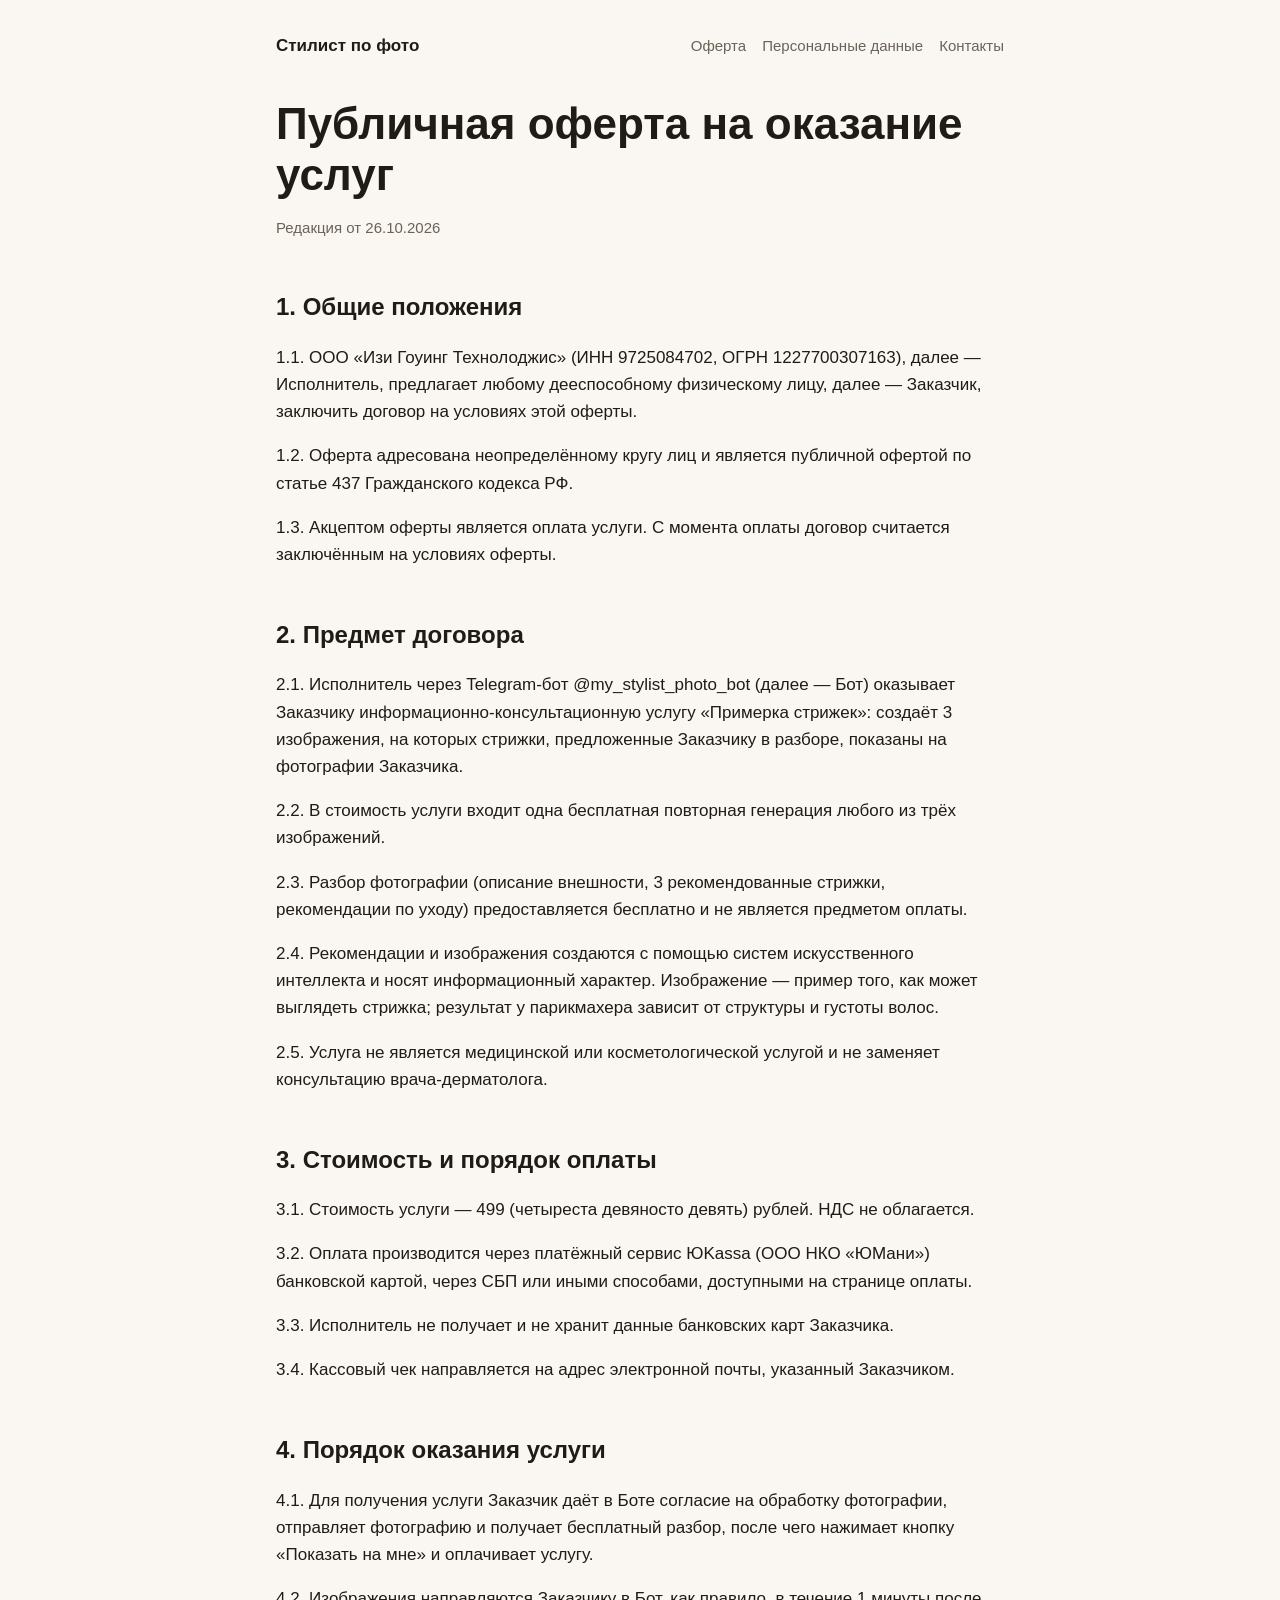
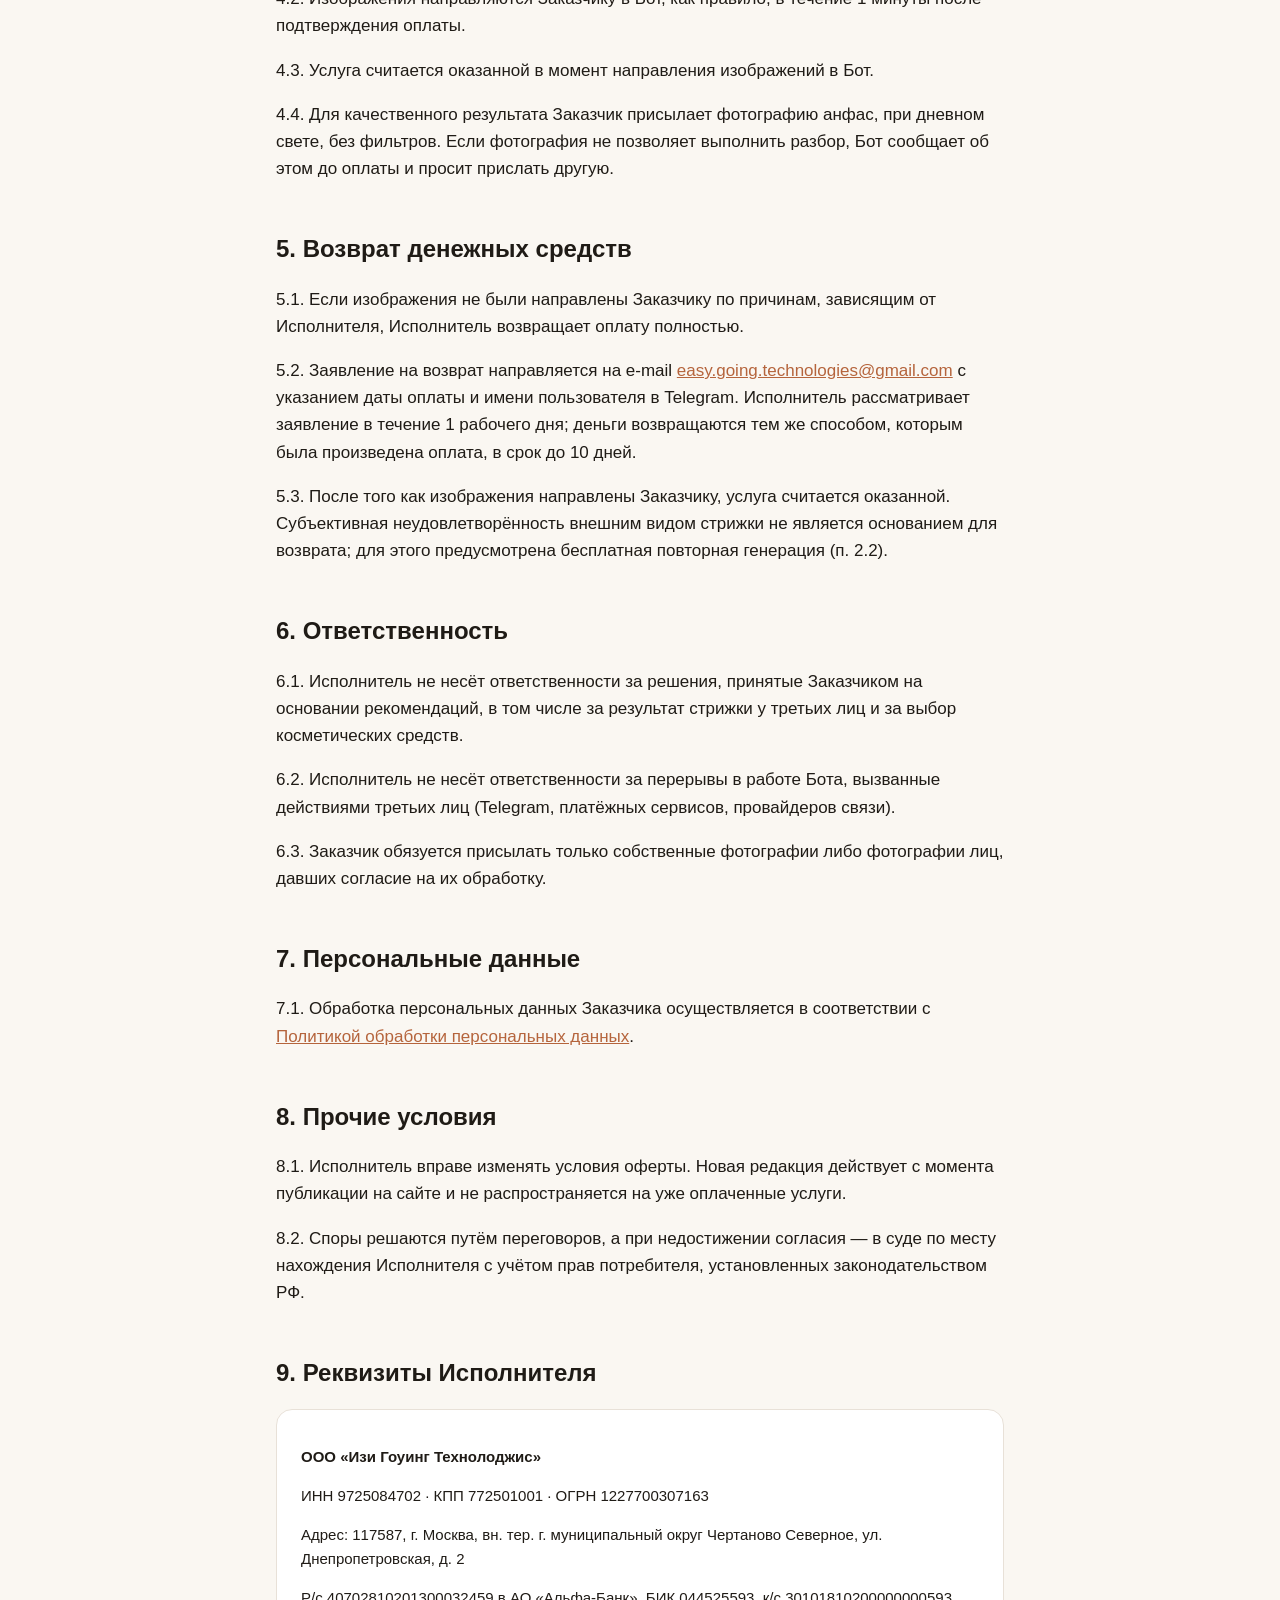
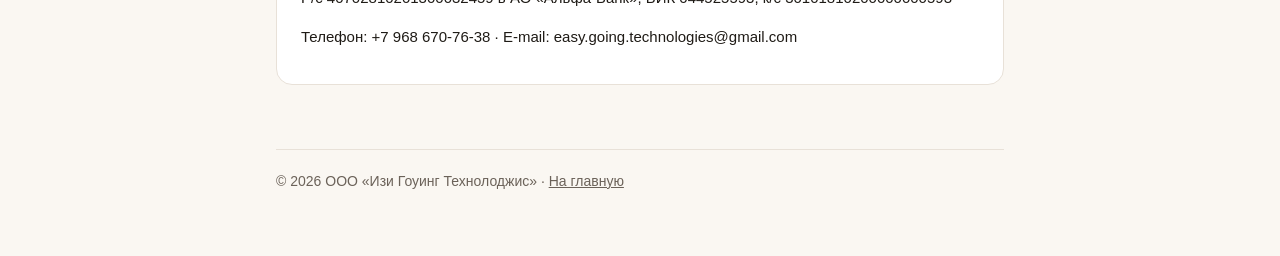
==== offer.html @ dad939d0 "Сайт «Стилист по фото»: главная, оферта, политика ПДн" ====
<!doctype html>
<html lang="ru">
<head>
<meta charset="utf-8">
<meta name="viewport" content="width=device-width, initial-scale=1">
<title>Публичная оферта — Стилист по фото</title>
<link rel="stylesheet" href="style.css">
</head>
<body>
<div class="wrap">
<header>
  <a href="/">Стилист по фото</a>
  <nav><a href="offer.html">Оферта</a><a href="privacy.html">Персональные данные</a><a href="/#contacts">Контакты</a></nav>
</header>

<h1>Публичная оферта на оказание услуг</h1>
<p class="req">Редакция от 26.10.2026</p>

<h2>1. Общие положения</h2>
<p>1.1. ООО «Изи Гоуинг Технолоджис» (ИНН 9725084702, ОГРН 1227700307163), далее — Исполнитель, предлагает любому дееспособному физическому лицу, далее — Заказчик, заключить договор на условиях этой оферты.</p>
<p>1.2. Оферта адресована неопределённому кругу лиц и является публичной офертой по статье 437 Гражданского кодекса РФ.</p>
<p>1.3. Акцептом оферты является оплата услуги. С момента оплаты договор считается заключённым на условиях оферты.</p>

<h2>2. Предмет договора</h2>
<p>2.1. Исполнитель через Telegram-бот @my_stylist_photo_bot (далее — Бот) оказывает Заказчику информационно-консультационную услугу «Примерка стрижек»: создаёт 3 изображения, на которых стрижки, предложенные Заказчику в разборе, показаны на фотографии Заказчика.</p>
<p>2.2. В стоимость услуги входит одна бесплатная повторная генерация любого из трёх изображений.</p>
<p>2.3. Разбор фотографии (описание внешности, 3 рекомендованные стрижки, рекомендации по уходу) предоставляется бесплатно и не является предметом оплаты.</p>
<p>2.4. Рекомендации и изображения создаются с помощью систем искусственного интеллекта и носят информационный характер. Изображение — пример того, как может выглядеть стрижка; результат у парикмахера зависит от структуры и густоты волос.</p>
<p>2.5. Услуга не является медицинской или косметологической услугой и не заменяет консультацию врача-дерматолога.</p>

<h2>3. Стоимость и порядок оплаты</h2>
<p>3.1. Стоимость услуги — 499 (четыреста девяносто девять) рублей. НДС не облагается.</p>
<p>3.2. Оплата производится через платёжный сервис ЮKassa (ООО НКО «ЮМани») банковской картой, через СБП или иными способами, доступными на странице оплаты.</p>
<p>3.3. Исполнитель не получает и не хранит данные банковских карт Заказчика.</p>
<p>3.4. Кассовый чек направляется на адрес электронной почты, указанный Заказчиком.</p>

<h2>4. Порядок оказания услуги</h2>
<p>4.1. Для получения услуги Заказчик даёт в Боте согласие на обработку фотографии, отправляет фотографию и получает бесплатный разбор, после чего нажимает кнопку «Показать на мне» и оплачивает услугу.</p>
<p>4.2. Изображения направляются Заказчику в Бот, как правило, в течение 1 минуты после подтверждения оплаты.</p>
<p>4.3. Услуга считается оказанной в момент направления изображений в Бот.</p>
<p>4.4. Для качественного результата Заказчик присылает фотографию анфас, при дневном свете, без фильтров. Если фотография не позволяет выполнить разбор, Бот сообщает об этом до оплаты и просит прислать другую.</p>

<h2>5. Возврат денежных средств</h2>
<p>5.1. Если изображения не были направлены Заказчику по причинам, зависящим от Исполнителя, Исполнитель возвращает оплату полностью.</p>
<p>5.2. Заявление на возврат направляется на e-mail <a href="mailto:easy.going.technologies@gmail.com">easy.going.technologies@gmail.com</a> с указанием даты оплаты и имени пользователя в Telegram. Исполнитель рассматривает заявление в течение 1 рабочего дня; деньги возвращаются тем же способом, которым была произведена оплата, в срок до 10 дней.</p>
<p>5.3. После того как изображения направлены Заказчику, услуга считается оказанной. Субъективная неудовлетворённость внешним видом стрижки не является основанием для возврата; для этого предусмотрена бесплатная повторная генерация (п. 2.2).</p>

<h2>6. Ответственность</h2>
<p>6.1. Исполнитель не несёт ответственности за решения, принятые Заказчиком на основании рекомендаций, в том числе за результат стрижки у третьих лиц и за выбор косметических средств.</p>
<p>6.2. Исполнитель не несёт ответственности за перерывы в работе Бота, вызванные действиями третьих лиц (Telegram, платёжных сервисов, провайдеров связи).</p>
<p>6.3. Заказчик обязуется присылать только собственные фотографии либо фотографии лиц, давших согласие на их обработку.</p>

<h2>7. Персональные данные</h2>
<p>7.1. Обработка персональных данных Заказчика осуществляется в соответствии с <a href="privacy.html">Политикой обработки персональных данных</a>.</p>

<h2>8. Прочие условия</h2>
<p>8.1. Исполнитель вправе изменять условия оферты. Новая редакция действует с момента публикации на сайте и не распространяется на уже оплаченные услуги.</p>
<p>8.2. Споры решаются путём переговоров, а при недостижении согласия — в суде по месту нахождения Исполнителя с учётом прав потребителя, установленных законодательством РФ.</p>

<h2>9. Реквизиты Исполнителя</h2>
<div class="card req">
  <p><b>ООО «Изи Гоуинг Технолоджис»</b></p>
  <p>ИНН 9725084702 · КПП 772501001 · ОГРН 1227700307163</p>
  <p>Адрес: 117587, г. Москва, вн. тер. г. муниципальный округ Чертаново Северное, ул. Днепропетровская, д. 2</p>
  <p>Р/с 40702810201300032459 в АО «Альфа-Банк», БИК 044525593, к/с 30101810200000000593</p>
  <p>Телефон: +7 968 670-76-38 · E-mail: easy.going.technologies@gmail.com</p>
</div>

<footer>© 2026 ООО «Изи Гоуинг Технолоджис» · <a href="/">На главную</a></footer>
</div>
</body>
</html>
---- style.css ----
:root {
  --bg: #faf7f2;
  --card: #ffffff;
  --text: #1f1b16;
  --muted: #6b6259;
  --accent: #b5643c;
  --line: #e8e1d8;
}
@media (prefers-color-scheme: dark) {
  :root { --bg: #17140f; --card: #211d17; --text: #f1ebe3; --muted: #a89e92; --accent: #e08a5c; --line: #353028; }
}
* { box-sizing: border-box; }
body {
  margin: 0; background: var(--bg); color: var(--text);
  font: 17px/1.6 -apple-system, BlinkMacSystemFont, "Segoe UI", Roboto, Arial, sans-serif;
}
.wrap { max-width: 760px; margin: 0 auto; padding: 32px 16px 64px; }
header { display: flex; justify-content: space-between; align-items: center; gap: 12px; flex-wrap: wrap; margin-bottom: 40px; }
header a { color: var(--text); text-decoration: none; font-weight: 600; }
nav a { color: var(--muted); margin-left: 16px; font-weight: 400; font-size: 15px; }
nav a:first-child { margin-left: 0; }
h1 { font-size: clamp(30px, 6vw, 44px); line-height: 1.15; margin: 0 0 16px; }
h2 { font-size: 24px; margin: 48px 0 12px; }
h3 { font-size: 18px; margin: 28px 0 8px; }
p, li { color: var(--text); }
.lead { font-size: 19px; color: var(--muted); }
.cta {
  display: inline-block; margin-top: 20px; padding: 14px 24px; border-radius: 12px;
  background: var(--accent); color: #fff; text-decoration: none; font-weight: 600;
}
.card { background: var(--card); border: 1px solid var(--line); border-radius: 16px; padding: 20px 24px; margin: 16px 0; }
.price { font-size: 32px; font-weight: 700; color: var(--accent); }
.steps { counter-reset: s; list-style: none; padding: 0; }
.steps li { counter-increment: s; padding-left: 44px; position: relative; margin: 14px 0; }
.steps li::before {
  content: counter(s); position: absolute; left: 0; top: 0; width: 30px; height: 30px; border-radius: 50%;
  background: var(--accent); color: #fff; font-weight: 600; display: grid; place-items: center; font-size: 15px;
}
.req { font-size: 15px; color: var(--muted); }
.req b { color: var(--text); font-weight: 600; }
footer { margin-top: 64px; padding-top: 20px; border-top: 1px solid var(--line); font-size: 14px; color: var(--muted); }
footer a { color: var(--muted); }
a { color: var(--accent); }
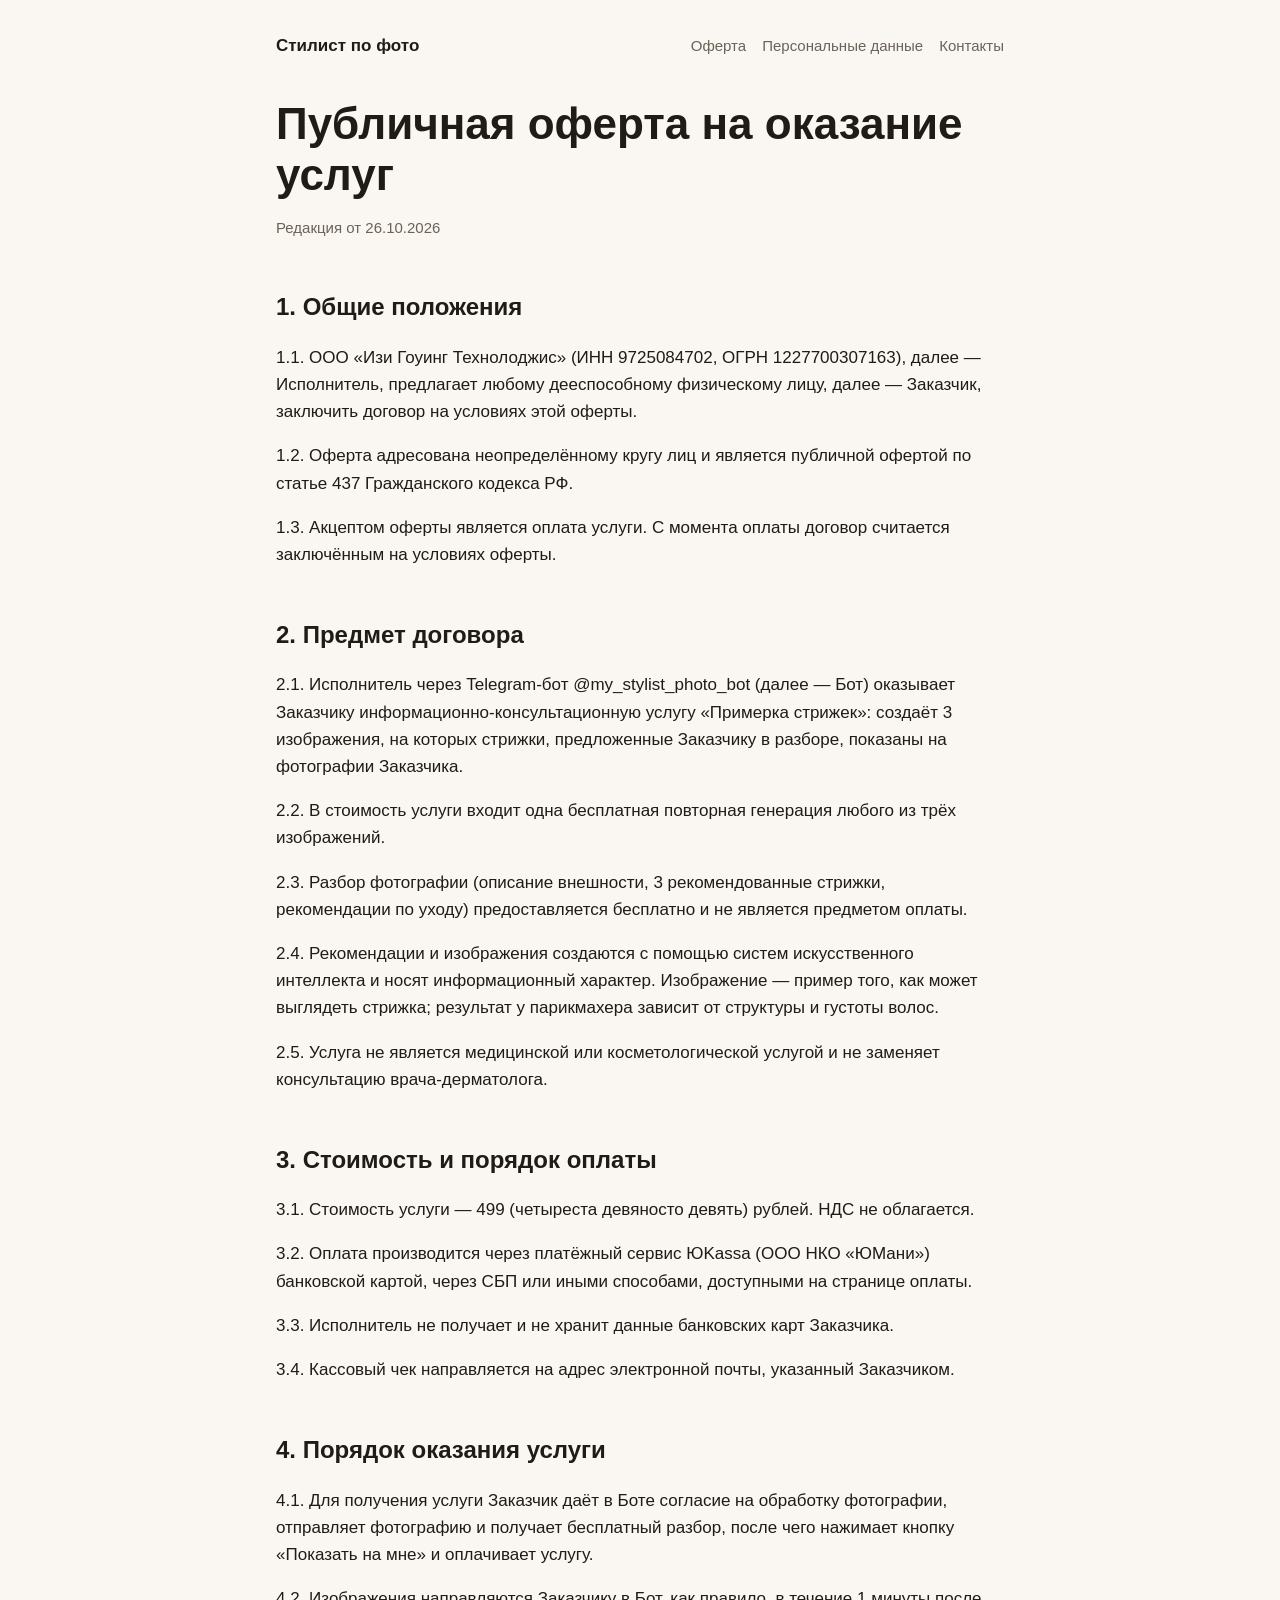
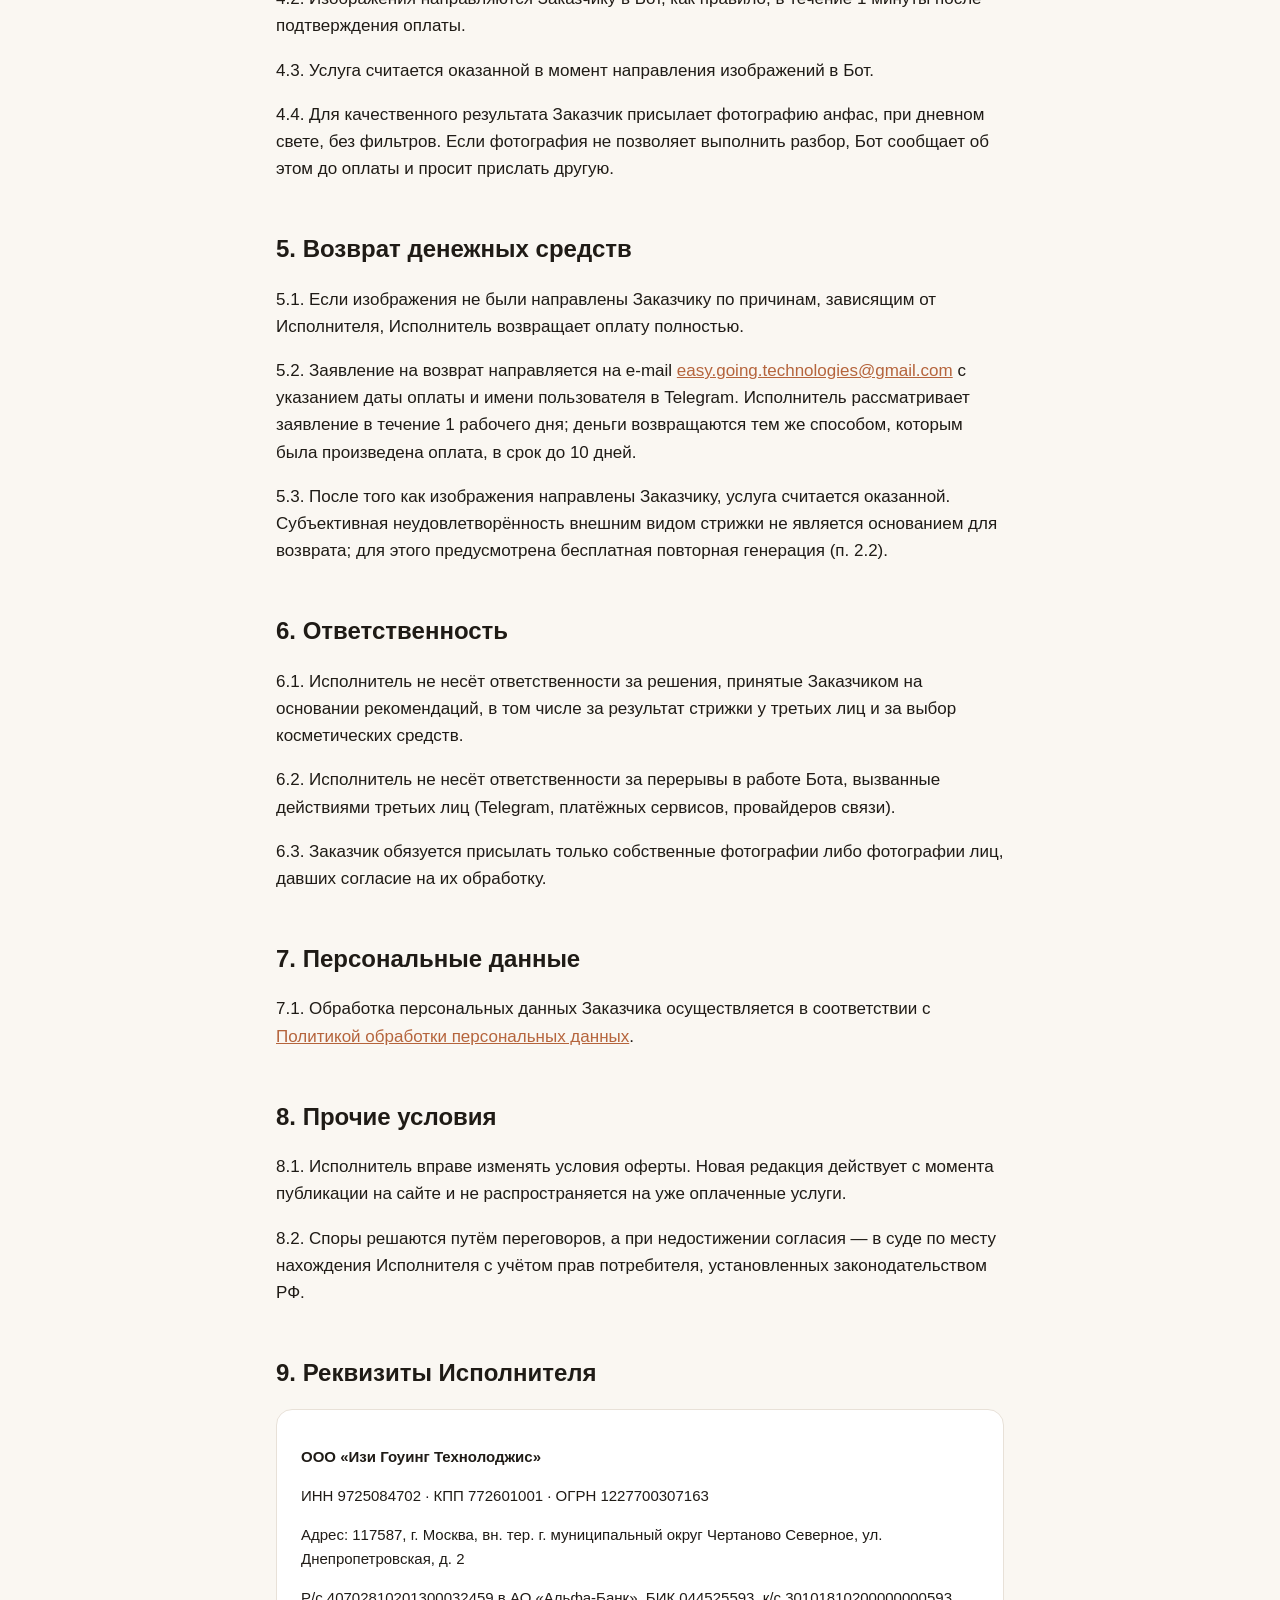
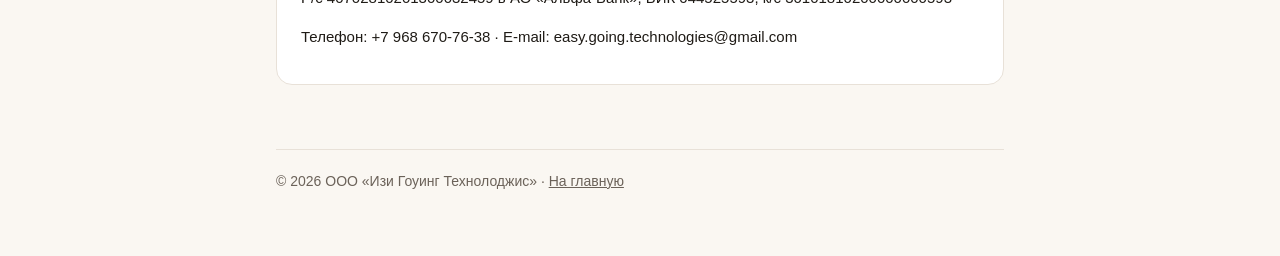
==== commit 7b3262d3: "КПП по ЕГРЮЛ: 772601001" ====
--- a/offer.html
+++ b/offer.html
@@ -9,8 +9,8 @@
 <body>
 <div class="wrap">
 <header>
-  <a href="/">Стилист по фото</a>
-  <nav><a href="offer.html">Оферта</a><a href="privacy.html">Персональные данные</a><a href="/#contacts">Контакты</a></nav>
+  <a href="index.html">Стилист по фото</a>
+  <nav><a href="offer.html">Оферта</a><a href="privacy.html">Персональные данные</a><a href="index.html#contacts">Контакты</a></nav>
 </header>
 
 <h1>Публичная оферта на оказание услуг</h1>
@@ -60,13 +60,13 @@
 <h2>9. Реквизиты Исполнителя</h2>
 <div class="card req">
   <p><b>ООО «Изи Гоуинг Технолоджис»</b></p>
-  <p>ИНН 9725084702 · КПП 772501001 · ОГРН 1227700307163</p>
+  <p>ИНН 9725084702 · КПП 772601001 · ОГРН 1227700307163</p>
   <p>Адрес: 117587, г. Москва, вн. тер. г. муниципальный округ Чертаново Северное, ул. Днепропетровская, д. 2</p>
   <p>Р/с 40702810201300032459 в АО «Альфа-Банк», БИК 044525593, к/с 30101810200000000593</p>
   <p>Телефон: +7 968 670-76-38 · E-mail: easy.going.technologies@gmail.com</p>
 </div>
 
-<footer>© 2026 ООО «Изи Гоуинг Технолоджис» · <a href="/">На главную</a></footer>
+<footer>© 2026 ООО «Изи Гоуинг Технолоджис» · <a href="index.html">На главную</a></footer>
 </div>
 </body>
 </html>
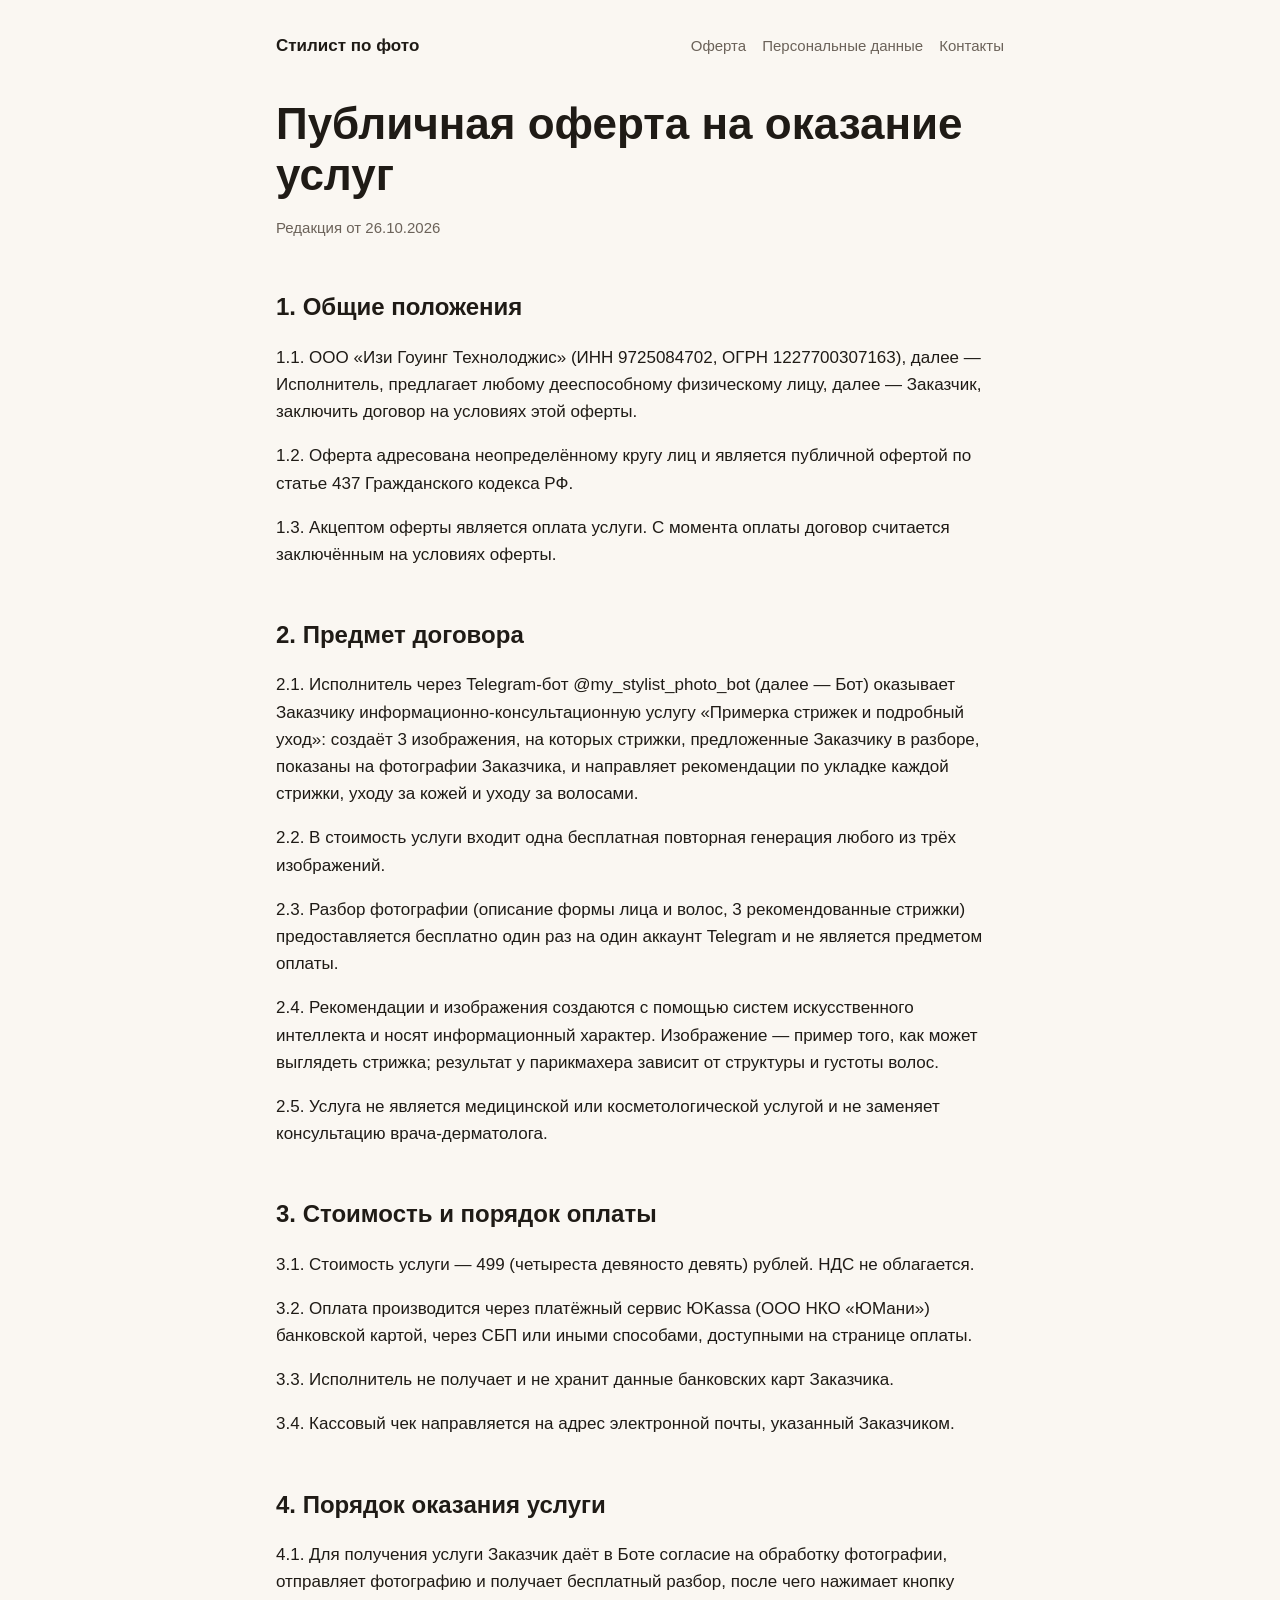
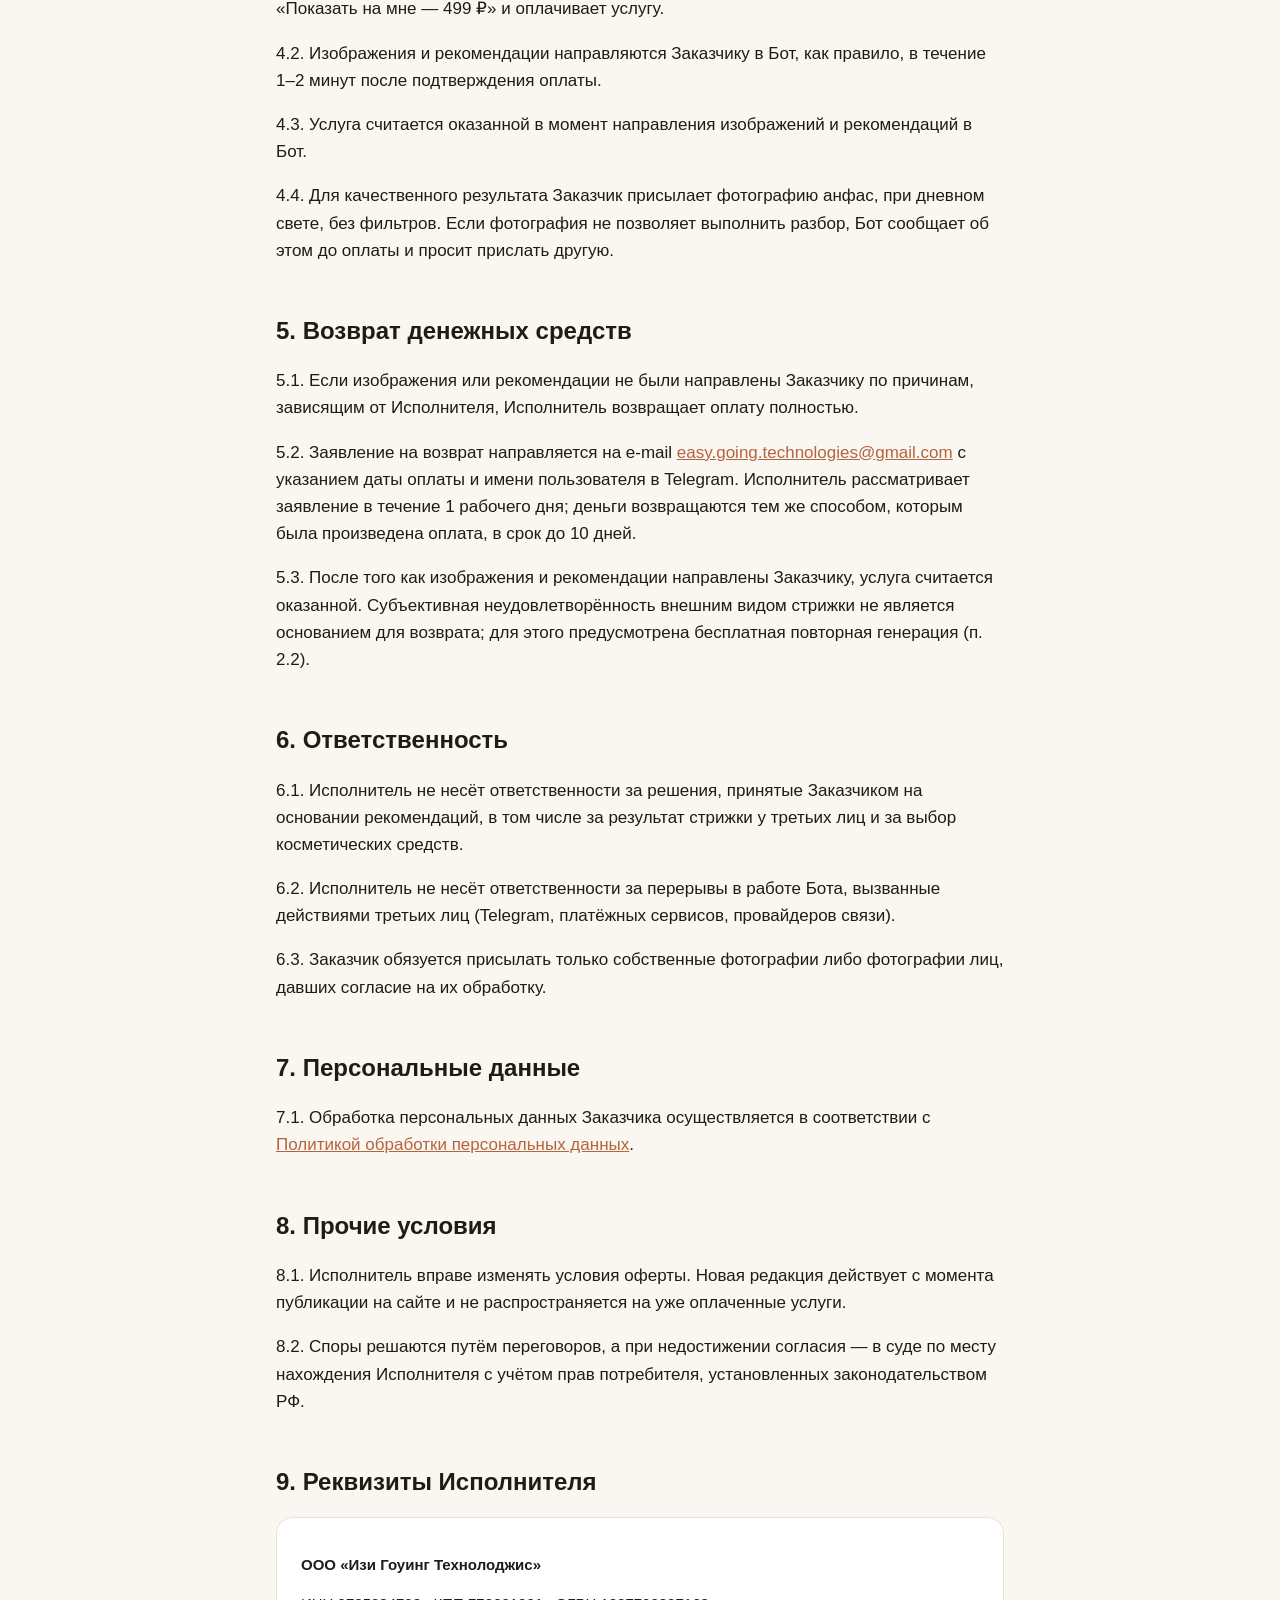
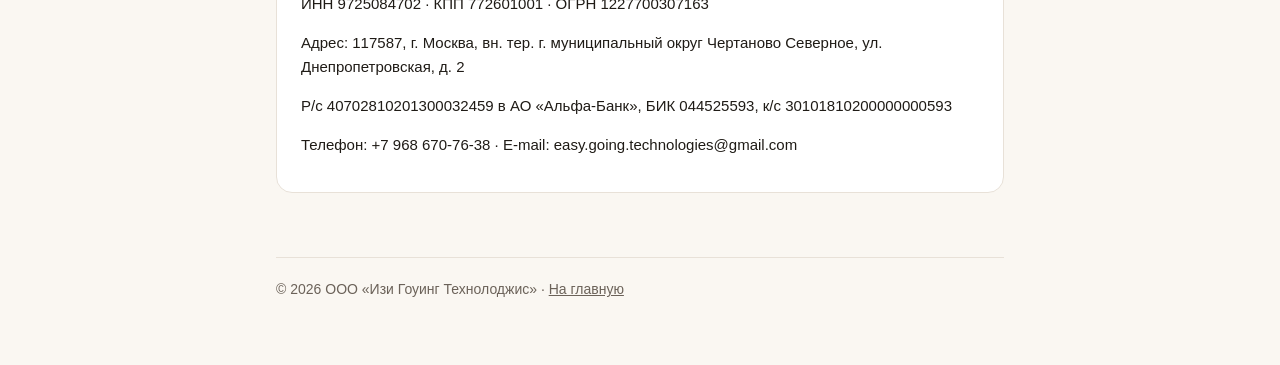
==== commit 21b5da6d: "Уход за кожей — в платный пакет, бесплатный разбор 1 раз" ====
--- a/offer.html
+++ b/offer.html
@@ -22,9 +22,9 @@
 <p>1.3. Акцептом оферты является оплата услуги. С момента оплаты договор считается заключённым на условиях оферты.</p>
 
 <h2>2. Предмет договора</h2>
-<p>2.1. Исполнитель через Telegram-бот @my_stylist_photo_bot (далее — Бот) оказывает Заказчику информационно-консультационную услугу «Примерка стрижек»: создаёт 3 изображения, на которых стрижки, предложенные Заказчику в разборе, показаны на фотографии Заказчика.</p>
+<p>2.1. Исполнитель через Telegram-бот @my_stylist_photo_bot (далее — Бот) оказывает Заказчику информационно-консультационную услугу «Примерка стрижек и подробный уход»: создаёт 3 изображения, на которых стрижки, предложенные Заказчику в разборе, показаны на фотографии Заказчика, и направляет рекомендации по укладке каждой стрижки, уходу за кожей и уходу за волосами.</p>
 <p>2.2. В стоимость услуги входит одна бесплатная повторная генерация любого из трёх изображений.</p>
-<p>2.3. Разбор фотографии (описание внешности, 3 рекомендованные стрижки, рекомендации по уходу) предоставляется бесплатно и не является предметом оплаты.</p>
+<p>2.3. Разбор фотографии (описание формы лица и волос, 3 рекомендованные стрижки) предоставляется бесплатно один раз на один аккаунт Telegram и не является предметом оплаты.</p>
 <p>2.4. Рекомендации и изображения создаются с помощью систем искусственного интеллекта и носят информационный характер. Изображение — пример того, как может выглядеть стрижка; результат у парикмахера зависит от структуры и густоты волос.</p>
 <p>2.5. Услуга не является медицинской или косметологической услугой и не заменяет консультацию врача-дерматолога.</p>
 
@@ -35,15 +35,15 @@
 <p>3.4. Кассовый чек направляется на адрес электронной почты, указанный Заказчиком.</p>
 
 <h2>4. Порядок оказания услуги</h2>
-<p>4.1. Для получения услуги Заказчик даёт в Боте согласие на обработку фотографии, отправляет фотографию и получает бесплатный разбор, после чего нажимает кнопку «Показать на мне» и оплачивает услугу.</p>
-<p>4.2. Изображения направляются Заказчику в Бот, как правило, в течение 1 минуты после подтверждения оплаты.</p>
-<p>4.3. Услуга считается оказанной в момент направления изображений в Бот.</p>
+<p>4.1. Для получения услуги Заказчик даёт в Боте согласие на обработку фотографии, отправляет фотографию и получает бесплатный разбор, после чего нажимает кнопку «Показать на мне — 499 ₽» и оплачивает услугу.</p>
+<p>4.2. Изображения и рекомендации направляются Заказчику в Бот, как правило, в течение 1–2 минут после подтверждения оплаты.</p>
+<p>4.3. Услуга считается оказанной в момент направления изображений и рекомендаций в Бот.</p>
 <p>4.4. Для качественного результата Заказчик присылает фотографию анфас, при дневном свете, без фильтров. Если фотография не позволяет выполнить разбор, Бот сообщает об этом до оплаты и просит прислать другую.</p>
 
 <h2>5. Возврат денежных средств</h2>
-<p>5.1. Если изображения не были направлены Заказчику по причинам, зависящим от Исполнителя, Исполнитель возвращает оплату полностью.</p>
+<p>5.1. Если изображения или рекомендации не были направлены Заказчику по причинам, зависящим от Исполнителя, Исполнитель возвращает оплату полностью.</p>
 <p>5.2. Заявление на возврат направляется на e-mail <a href="mailto:easy.going.technologies@gmail.com">easy.going.technologies@gmail.com</a> с указанием даты оплаты и имени пользователя в Telegram. Исполнитель рассматривает заявление в течение 1 рабочего дня; деньги возвращаются тем же способом, которым была произведена оплата, в срок до 10 дней.</p>
-<p>5.3. После того как изображения направлены Заказчику, услуга считается оказанной. Субъективная неудовлетворённость внешним видом стрижки не является основанием для возврата; для этого предусмотрена бесплатная повторная генерация (п. 2.2).</p>
+<p>5.3. После того как изображения и рекомендации направлены Заказчику, услуга считается оказанной. Субъективная неудовлетворённость внешним видом стрижки не является основанием для возврата; для этого предусмотрена бесплатная повторная генерация (п. 2.2).</p>
 
 <h2>6. Ответственность</h2>
 <p>6.1. Исполнитель не несёт ответственности за решения, принятые Заказчиком на основании рекомендаций, в том числе за результат стрижки у третьих лиц и за выбор косметических средств.</p>
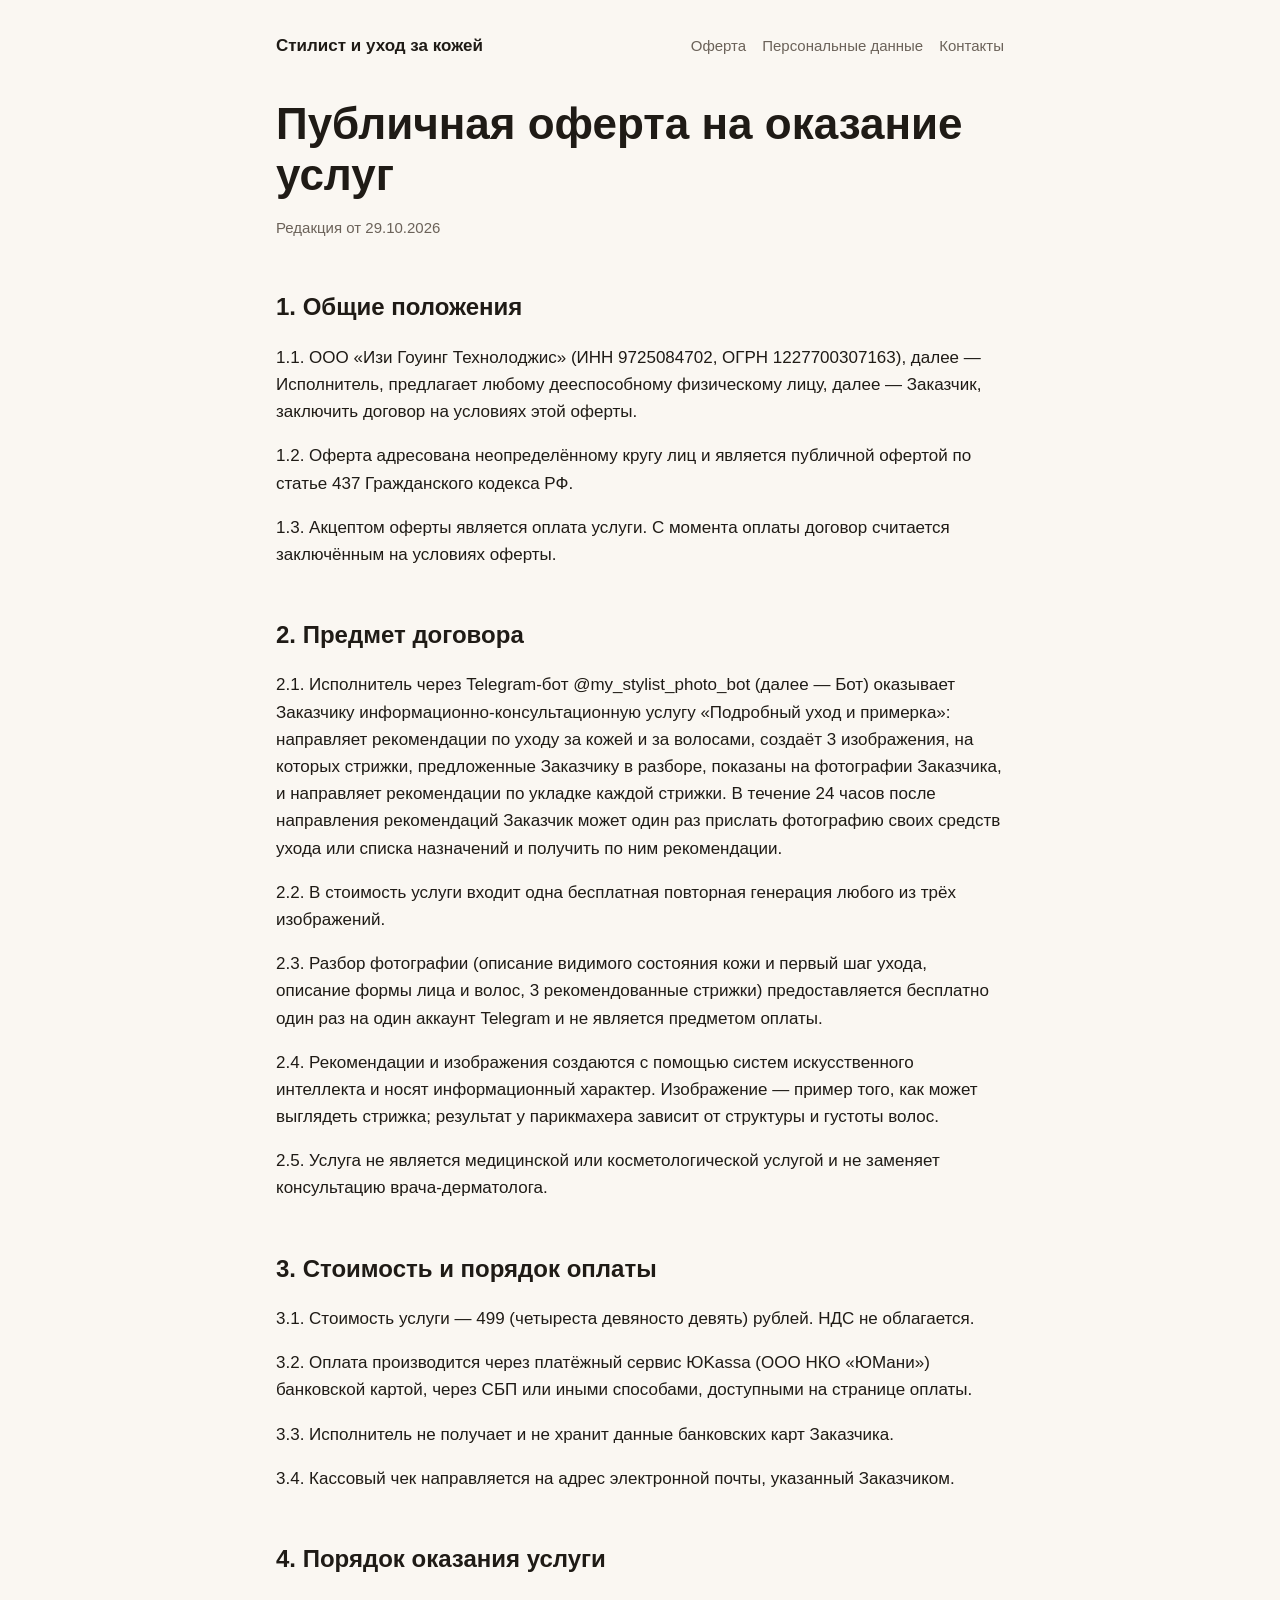
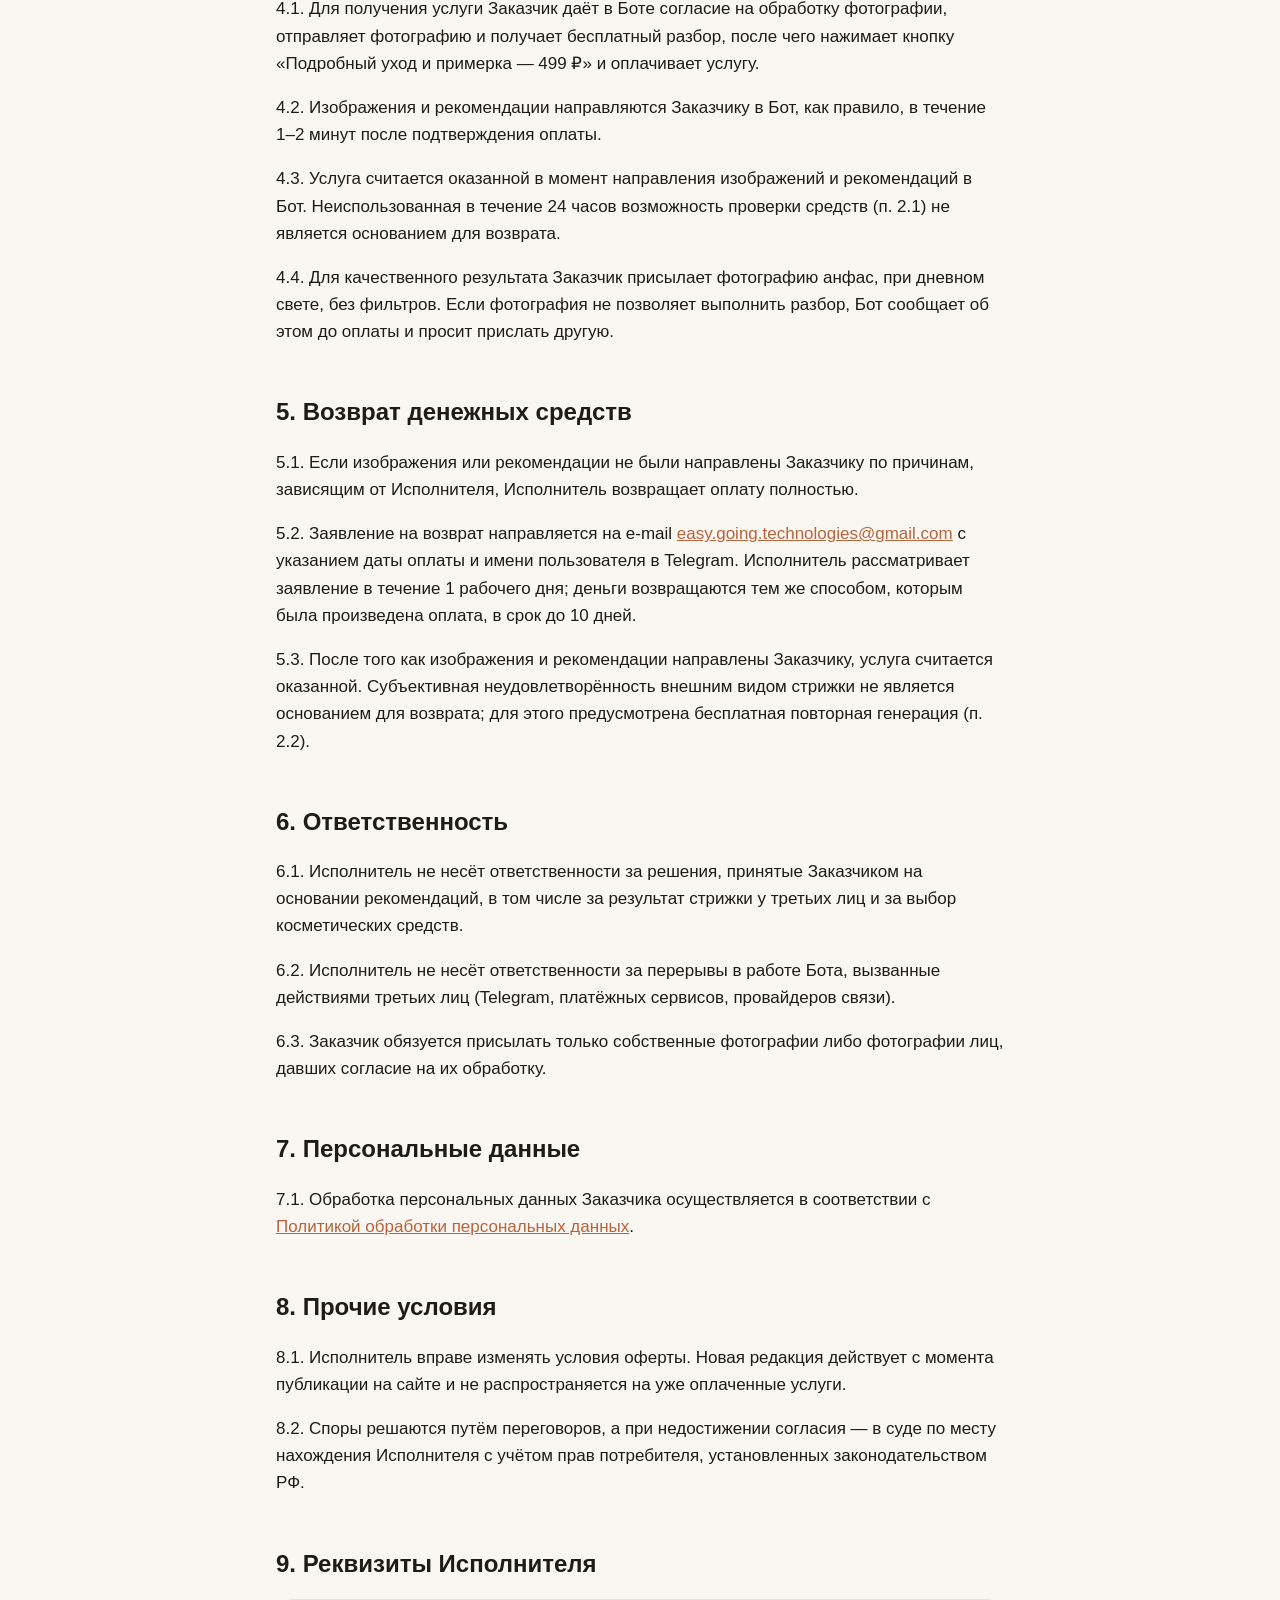
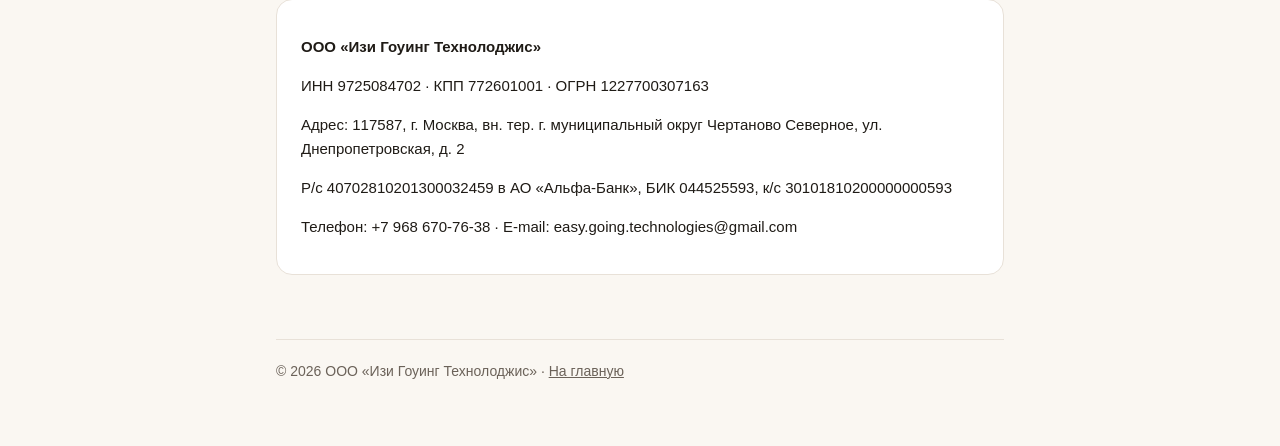
==== commit a093e81b: "Add files via upload" ====
--- a/offer.html
+++ b/offer.html
@@ -3,18 +3,18 @@
 <head>
 <meta charset="utf-8">
 <meta name="viewport" content="width=device-width, initial-scale=1">
-<title>Публичная оферта — Стилист по фото</title>
+<title>Публичная оферта — Стилист и уход за кожей</title>
 <link rel="stylesheet" href="style.css">
 </head>
 <body>
 <div class="wrap">
 <header>
-  <a href="index.html">Стилист по фото</a>
+  <a href="index.html">Стилист и уход за кожей</a>
   <nav><a href="offer.html">Оферта</a><a href="privacy.html">Персональные данные</a><a href="index.html#contacts">Контакты</a></nav>
 </header>
 
 <h1>Публичная оферта на оказание услуг</h1>
-<p class="req">Редакция от 26.10.2026</p>
+<p class="req">Редакция от 29.10.2026</p>
 
 <h2>1. Общие положения</h2>
 <p>1.1. ООО «Изи Гоуинг Технолоджис» (ИНН 9725084702, ОГРН 1227700307163), далее — Исполнитель, предлагает любому дееспособному физическому лицу, далее — Заказчик, заключить договор на условиях этой оферты.</p>
@@ -22,9 +22,9 @@
 <p>1.3. Акцептом оферты является оплата услуги. С момента оплаты договор считается заключённым на условиях оферты.</p>
 
 <h2>2. Предмет договора</h2>
-<p>2.1. Исполнитель через Telegram-бот @my_stylist_photo_bot (далее — Бот) оказывает Заказчику информационно-консультационную услугу «Примерка стрижек и подробный уход»: создаёт 3 изображения, на которых стрижки, предложенные Заказчику в разборе, показаны на фотографии Заказчика, и направляет рекомендации по укладке каждой стрижки, уходу за кожей и уходу за волосами.</p>
+<p>2.1. Исполнитель через Telegram-бот @my_stylist_photo_bot (далее — Бот) оказывает Заказчику информационно-консультационную услугу «Подробный уход и примерка»: направляет рекомендации по уходу за кожей и за волосами, создаёт 3 изображения, на которых стрижки, предложенные Заказчику в разборе, показаны на фотографии Заказчика, и направляет рекомендации по укладке каждой стрижки. В течение 24 часов после направления рекомендаций Заказчик может один раз прислать фотографию своих средств ухода или списка назначений и получить по ним рекомендации.</p>
 <p>2.2. В стоимость услуги входит одна бесплатная повторная генерация любого из трёх изображений.</p>
-<p>2.3. Разбор фотографии (описание формы лица и волос, 3 рекомендованные стрижки) предоставляется бесплатно один раз на один аккаунт Telegram и не является предметом оплаты.</p>
+<p>2.3. Разбор фотографии (описание видимого состояния кожи и первый шаг ухода, описание формы лица и волос, 3 рекомендованные стрижки) предоставляется бесплатно один раз на один аккаунт Telegram и не является предметом оплаты.</p>
 <p>2.4. Рекомендации и изображения создаются с помощью систем искусственного интеллекта и носят информационный характер. Изображение — пример того, как может выглядеть стрижка; результат у парикмахера зависит от структуры и густоты волос.</p>
 <p>2.5. Услуга не является медицинской или косметологической услугой и не заменяет консультацию врача-дерматолога.</p>
 
@@ -35,9 +35,9 @@
 <p>3.4. Кассовый чек направляется на адрес электронной почты, указанный Заказчиком.</p>
 
 <h2>4. Порядок оказания услуги</h2>
-<p>4.1. Для получения услуги Заказчик даёт в Боте согласие на обработку фотографии, отправляет фотографию и получает бесплатный разбор, после чего нажимает кнопку «Показать на мне — 499 ₽» и оплачивает услугу.</p>
+<p>4.1. Для получения услуги Заказчик даёт в Боте согласие на обработку фотографии, отправляет фотографию и получает бесплатный разбор, после чего нажимает кнопку «Подробный уход и примерка — 499 ₽» и оплачивает услугу.</p>
 <p>4.2. Изображения и рекомендации направляются Заказчику в Бот, как правило, в течение 1–2 минут после подтверждения оплаты.</p>
-<p>4.3. Услуга считается оказанной в момент направления изображений и рекомендаций в Бот.</p>
+<p>4.3. Услуга считается оказанной в момент направления изображений и рекомендаций в Бот. Неиспользованная в течение 24 часов возможность проверки средств (п. 2.1) не является основанием для возврата.</p>
 <p>4.4. Для качественного результата Заказчик присылает фотографию анфас, при дневном свете, без фильтров. Если фотография не позволяет выполнить разбор, Бот сообщает об этом до оплаты и просит прислать другую.</p>
 
 <h2>5. Возврат денежных средств</h2>
